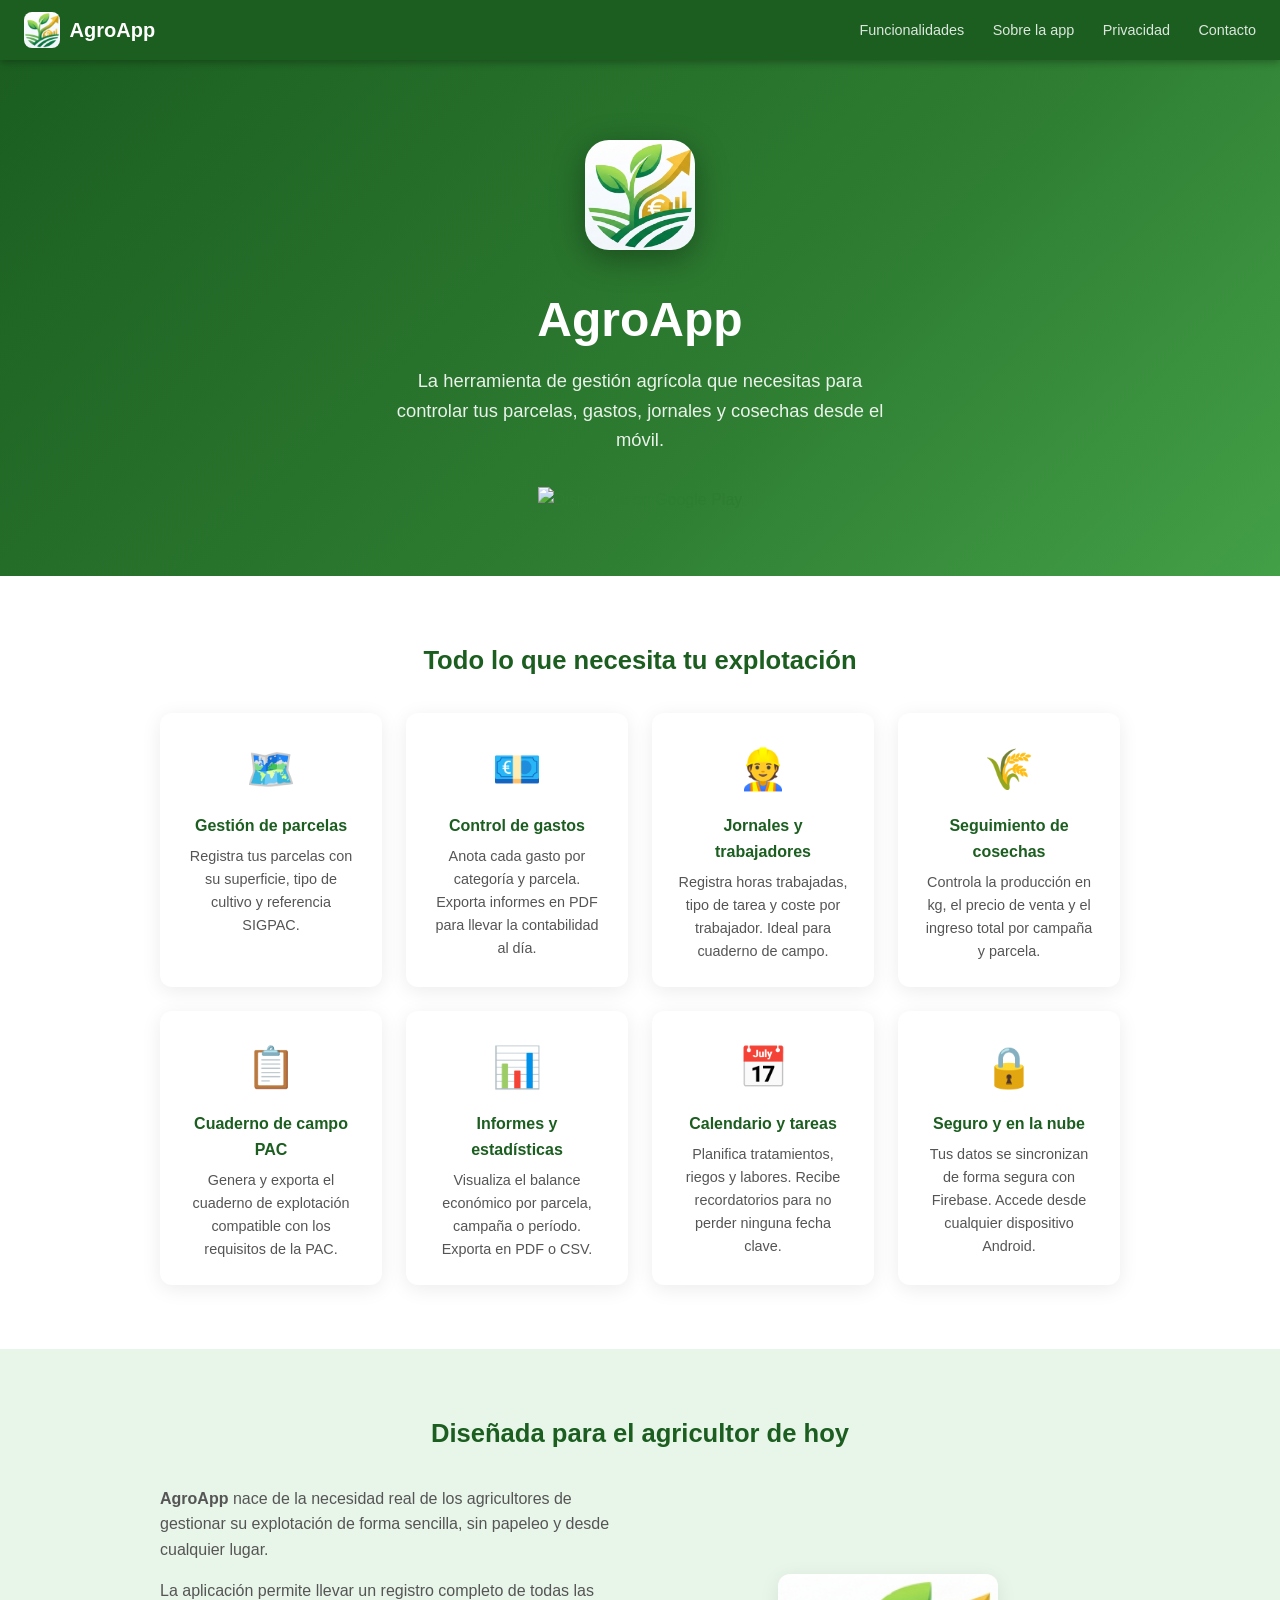
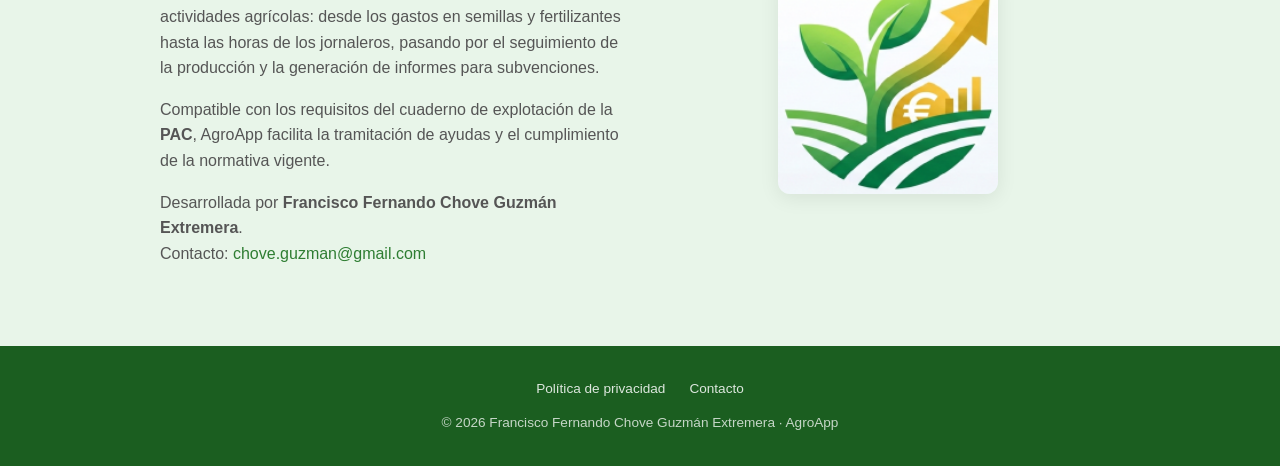
==== index.html @ 94ca84e6 "Web creation" ====
<!DOCTYPE html>
<html lang="es">
<head>
  <meta charset="UTF-8" />
  <meta name="viewport" content="width=device-width, initial-scale=1.0" />
  <title>AgroApp — Gestión agrícola inteligente</title>
  <meta name="description" content="AgroApp es la app móvil para agricultores que centraliza la gestión de parcelas, gastos, jornales y cosechas en un solo lugar." />
  <link rel="icon" type="image/png" href="icon.png" />
  <link rel="stylesheet" href="style.css" />
</head>
<body>

<!-- ===== HEADER ===== -->
<header>
  <div class="logo">
    <img src="icon.png" alt="AgroApp icono" />
    AgroApp
  </div>
  <nav>
    <a href="#funcionalidades">Funcionalidades</a>
    <a href="#sobre">Sobre la app</a>
    <a href="politica-privacidad.html">Privacidad</a>
    <a href="mailto:chove.guzman@gmail.com">Contacto</a>
  </nav>
</header>

<!-- ===== HERO ===== -->
<section class="hero">
  <img src="icon.png" alt="AgroApp" class="app-icon" />
  <h1>AgroApp</h1>
  <p class="tagline">
    La herramienta de gestión agrícola que necesitas para controlar tus parcelas, gastos, jornales y cosechas desde el móvil.
  </p>
  <div class="badge-row">
    <a href="https://play.google.com/store" target="_blank" rel="noopener">
      <img src="https://play.google.com/intl/es/badges/static/images/badges/es_badge_web_generic.png"
           alt="Disponible en Google Play" />
    </a>
  </div>
</section>

<!-- ===== FUNCIONALIDADES ===== -->
<section id="funcionalidades">
  <div class="container">
    <h2 class="section-title">Todo lo que necesita tu explotación</h2>
    <div class="features">

      <div class="feature-card">
        <div class="icon">🗺️</div>
        <h3>Gestión de parcelas</h3>
        <p>Registra tus parcelas con su superficie, tipo de cultivo y referencia SIGPAC.</p>
      </div>

      <div class="feature-card">
        <div class="icon">💶</div>
        <h3>Control de gastos</h3>
        <p>Anota cada gasto por categoría y parcela. Exporta informes en PDF para llevar la contabilidad al día.</p>
      </div>

      <div class="feature-card">
        <div class="icon">👷</div>
        <h3>Jornales y trabajadores</h3>
        <p>Registra horas trabajadas, tipo de tarea y coste por trabajador. Ideal para cuaderno de campo.</p>
      </div>

      <div class="feature-card">
        <div class="icon">🌾</div>
        <h3>Seguimiento de cosechas</h3>
        <p>Controla la producción en kg, el precio de venta y el ingreso total por campaña y parcela.</p>
      </div>

      <div class="feature-card">
        <div class="icon">📋</div>
        <h3>Cuaderno de campo PAC</h3>
        <p>Genera y exporta el cuaderno de explotación compatible con los requisitos de la PAC.</p>
      </div>

      <div class="feature-card">
        <div class="icon">📊</div>
        <h3>Informes y estadísticas</h3>
        <p>Visualiza el balance económico por parcela, campaña o período. Exporta en PDF o CSV.</p>
      </div>

      <div class="feature-card">
        <div class="icon">📅</div>
        <h3>Calendario y tareas</h3>
        <p>Planifica tratamientos, riegos y labores. Recibe recordatorios para no perder ninguna fecha clave.</p>
      </div>

      <div class="feature-card">
        <div class="icon">🔒</div>
        <h3>Seguro y en la nube</h3>
        <p>Tus datos se sincronizan de forma segura con Firebase. Accede desde cualquier dispositivo Android.</p>
      </div>

    </div>
  </div>
</section>

<!-- ===== SOBRE LA APP ===== -->
<section id="sobre">
  <div class="container">
    <h2 class="section-title">Diseñada para el agricultor de hoy</h2>
    <div class="about-grid">
      <div class="about-text">
        <p>
          <strong>AgroApp</strong> nace de la necesidad real de los agricultores de gestionar su explotación de forma sencilla, sin papeleo y desde cualquier lugar.
        </p>
        <p>
          La aplicación permite llevar un registro completo de todas las actividades agrícolas: desde los gastos en semillas y fertilizantes hasta las horas de los jornaleros, pasando por el seguimiento de la producción y la generación de informes para subvenciones.
        </p>
        <p>
          Compatible con los requisitos del cuaderno de explotación de la <strong>PAC</strong>, AgroApp facilita la tramitación de ayudas y el cumplimiento de la normativa vigente.
        </p>
        <p>
          Desarrollada por <strong>Francisco Fernando Chove Guzmán Extremera</strong>.<br/>
          Contacto: <a href="mailto:chove.guzman@gmail.com">chove.guzman@gmail.com</a>
        </p>
      </div>
      <img src="icon.png" alt="AgroApp icono de la aplicación" style="max-width:220px; justify-self:center;" />
    </div>
  </div>
</section>

<!-- ===== FOOTER ===== -->
<footer>
  <div class="footer-links">
    <a href="politica-privacidad.html">Política de privacidad</a>
    <a href="mailto:chove.guzman@gmail.com">Contacto</a>
  </div>
  <p>© 2026 Francisco Fernando Chove Guzmán Extremera · AgroApp</p>
</footer>

</body>
</html>
---- style.css ----
/* ===== Reset & Base ===== */
*, *::before, *::after { box-sizing: border-box; margin: 0; padding: 0; }

:root {
  --green-dark:  #1b5e20;
  --green-mid:   #2e7d32;
  --green-light: #43a047;
  --green-pale:  #e8f5e9;
  --gold:        #f9a825;
  --text:        #1c1c1e;
  --text-muted:  #555;
  --bg:          #fff;
  --radius:      12px;
  --shadow:      0 4px 20px rgba(0,0,0,.08);
}

html { scroll-behavior: smooth; }

body {
  font-family: -apple-system, BlinkMacSystemFont, 'Segoe UI', Roboto, sans-serif;
  color: var(--text);
  background: var(--bg);
  line-height: 1.6;
}

a { color: var(--green-mid); text-decoration: none; }
a:hover { text-decoration: underline; }

/* ===== Header / Nav ===== */
header {
  position: sticky; top: 0; z-index: 100;
  background: var(--green-dark);
  color: #fff;
  padding: 0 1.5rem;
  display: flex; align-items: center; justify-content: space-between;
  height: 60px;
  box-shadow: 0 2px 8px rgba(0,0,0,.3);
}

.logo {
  display: flex; align-items: center; gap: .6rem;
  font-size: 1.25rem; font-weight: 700; color: #fff;
}
.logo img { width: 36px; height: 36px; border-radius: 8px; }

nav a {
  color: rgba(255,255,255,.85);
  margin-left: 1.5rem;
  font-size: .9rem;
}
nav a:hover { color: #fff; text-decoration: none; }

/* ===== Hero ===== */
.hero {
  background: linear-gradient(135deg, var(--green-dark) 0%, var(--green-mid) 60%, var(--green-light) 100%);
  color: #fff;
  text-align: center;
  padding: 5rem 1.5rem 4rem;
}

.hero img.app-icon {
  width: 110px; height: 110px;
  border-radius: 24px;
  box-shadow: 0 8px 32px rgba(0,0,0,.35);
  margin-bottom: 1.5rem;
}

.hero h1 {
  font-size: clamp(2rem, 5vw, 3rem);
  font-weight: 800;
  margin-bottom: .5rem;
}

.hero .tagline {
  font-size: 1.15rem;
  opacity: .9;
  max-width: 520px;
  margin: 0 auto 2rem;
}

.badge-row {
  display: flex; gap: 1rem; justify-content: center; flex-wrap: wrap;
}

.badge-row img { height: 52px; }

/* ===== Sections ===== */
section { padding: 4rem 1.5rem; }
section:not(.hero):nth-child(even) { background: var(--green-pale); }

.container { max-width: 960px; margin: 0 auto; }

.section-title {
  font-size: 1.6rem; font-weight: 700;
  color: var(--green-dark);
  margin-bottom: 2rem;
  text-align: center;
}

/* ===== Features grid ===== */
.features {
  display: grid;
  grid-template-columns: repeat(auto-fit, minmax(220px, 1fr));
  gap: 1.5rem;
}

.feature-card {
  background: #fff;
  border-radius: var(--radius);
  padding: 1.5rem;
  box-shadow: var(--shadow);
  text-align: center;
}

.feature-card .icon {
  font-size: 2.5rem;
  margin-bottom: .75rem;
}

.feature-card h3 {
  font-size: 1rem; font-weight: 700;
  color: var(--green-dark);
  margin-bottom: .4rem;
}

.feature-card p {
  font-size: .9rem;
  color: var(--text-muted);
}

/* ===== About ===== */
.about-grid {
  display: grid;
  grid-template-columns: 1fr 1fr;
  gap: 2rem;
  align-items: center;
}

.about-grid img {
  width: 100%; border-radius: var(--radius);
  box-shadow: var(--shadow);
}

.about-text p { margin-bottom: 1rem; color: var(--text-muted); }

/* ===== Footer ===== */
footer {
  background: var(--green-dark);
  color: rgba(255,255,255,.75);
  text-align: center;
  padding: 2rem 1.5rem;
  font-size: .85rem;
}

footer a { color: rgba(255,255,255,.85); }
footer a:hover { color: #fff; }

.footer-links {
  display: flex; justify-content: center; gap: 1.5rem;
  margin-bottom: .75rem;
  flex-wrap: wrap;
}

/* ===== Privacy page ===== */
.prose {
  max-width: 740px;
  margin: 0 auto;
  padding: 3rem 1.5rem;
}

.prose h1 {
  font-size: 1.8rem; font-weight: 800;
  color: var(--green-dark);
  margin-bottom: .3rem;
}

.prose .last-updated {
  color: var(--text-muted); font-size: .85rem;
  margin-bottom: 2rem;
}

.prose h2 {
  font-size: 1.15rem; font-weight: 700;
  color: var(--green-dark);
  margin: 2rem 0 .5rem;
}

.prose p, .prose li { color: var(--text-muted); margin-bottom: .75rem; }
.prose ul, .prose ol { padding-left: 1.4rem; }
.prose ul li { list-style: disc; }
.prose ol li { list-style: decimal; }

/* ===== Responsive ===== */
@media (max-width: 640px) {
  .about-grid { grid-template-columns: 1fr; }
  nav { display: none; }
}
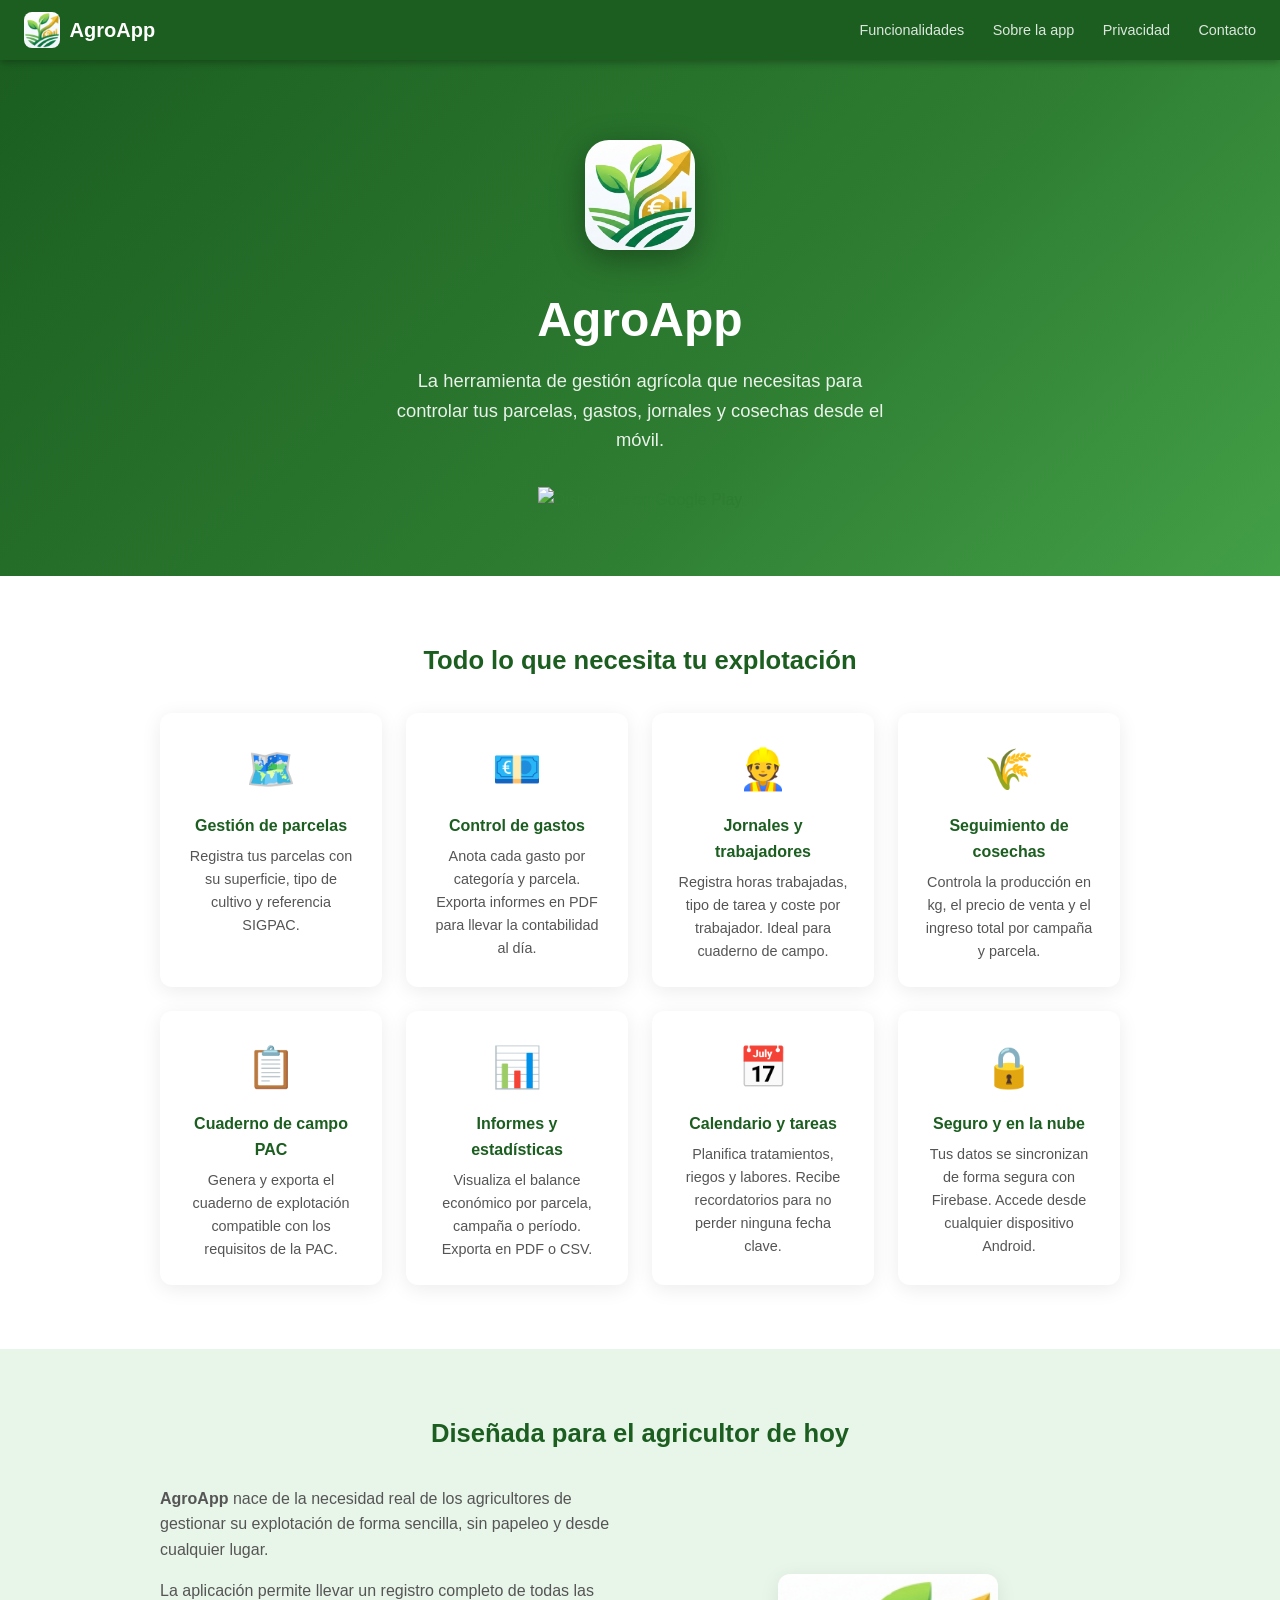
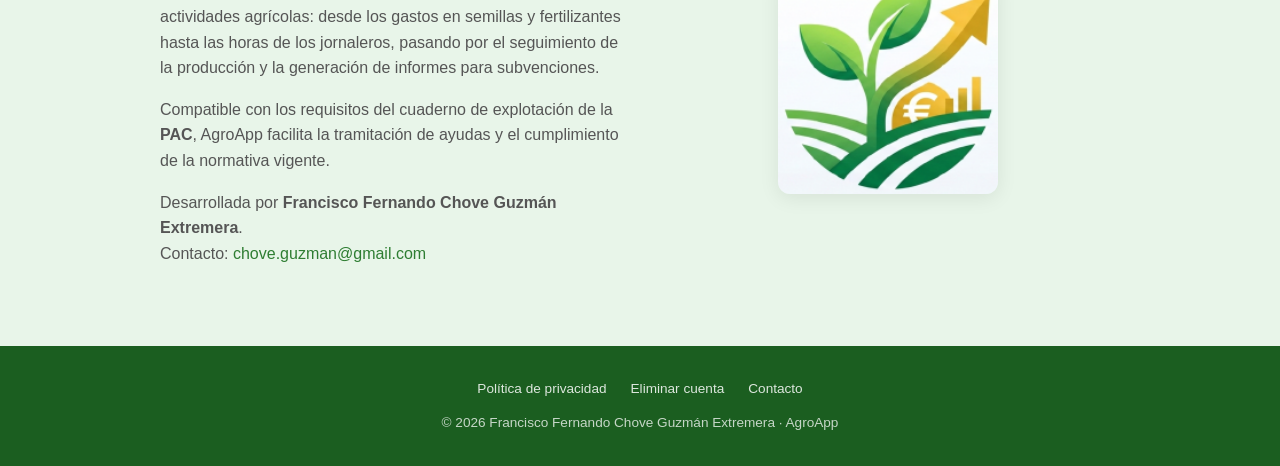
==== commit c6b1d242: "Opción de eliminar cuentas" ====
--- a/index.html
+++ b/index.html
@@ -126,6 +126,7 @@
 <footer>
   <div class="footer-links">
     <a href="politica-privacidad.html">Política de privacidad</a>
+    <a href="eliminar-cuenta.html">Eliminar cuenta</a>
     <a href="mailto:chove.guzman@gmail.com">Contacto</a>
   </div>
   <p>© 2026 Francisco Fernando Chove Guzmán Extremera · AgroApp</p>
